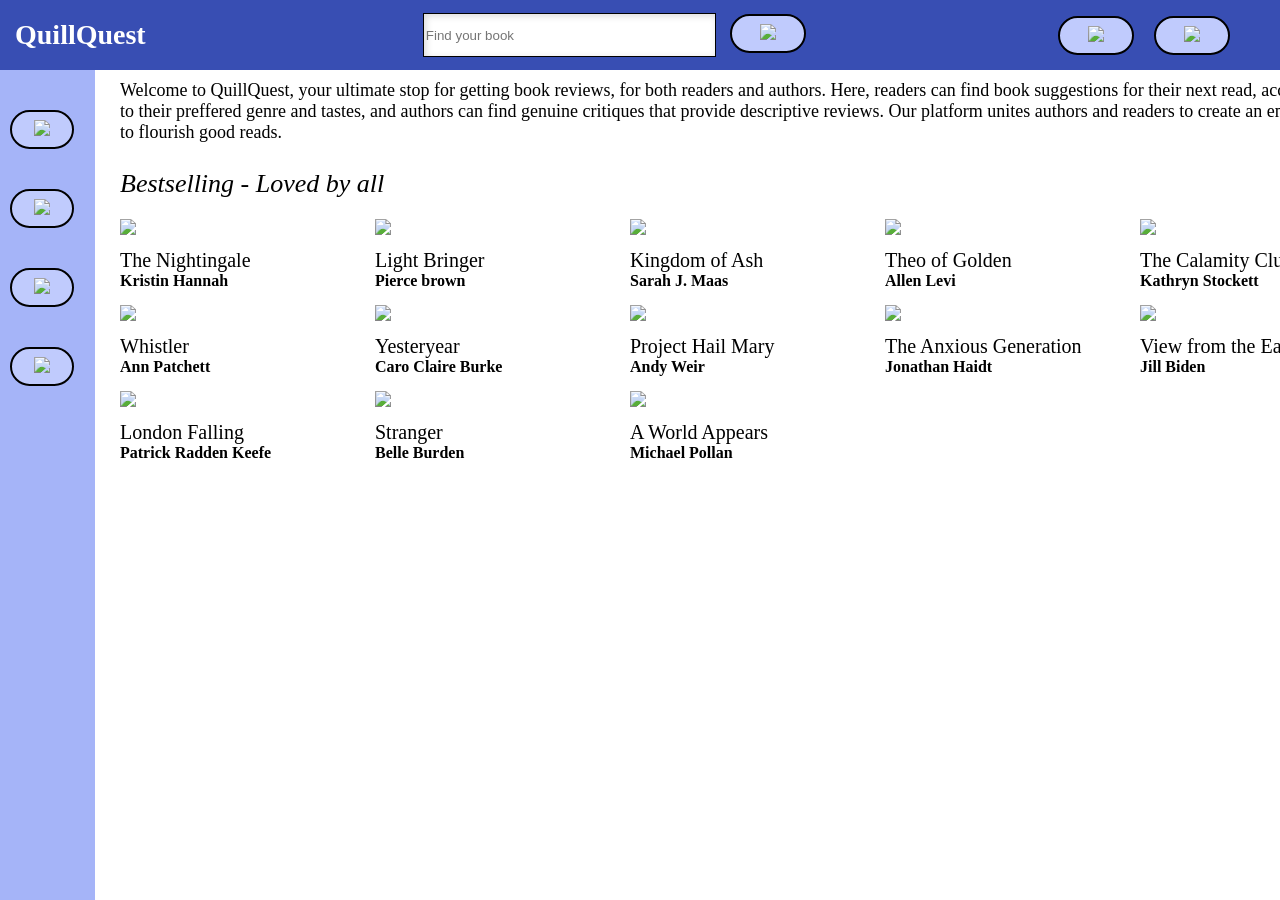
==== index.html @ ca11e5da "Rename QuillQuest.html to index.html" ====
<!DOCTYPE html>
<html>

<head>
  <title>QuillQuest-Your reading advisor</title>
  <link rel="stylesheet" href="quillquest.css">
</head>

<body>
  <div class="header">
    <div>
      <p class="name">QuillQuest</p>
    </div>
    <div class="searchbooks">
      <input class="search" type="text" placeholder="Find your book">
      <button class="voicesearch">
        <img src="icons/voice-microphone-svgrepo-com.svg" class="mic">
      </button>
    </div>
    <div class="accessibility">
      <button class="wishlist">
        <img src="icons/heart-svgrepo-com.svg" class="wished">
      </button>
      <button class="reviewed">
        <img src="icons/review-screen-svgrepo-com.svg" class="review">
      </button>
    </div>
  </div>
  <div class="sidebar">
    <div>
      <button class="buttons">
        <img src="icons/create-svgrepo-com.svg" class="writeReview">
      </button>
    </div>
    <div>
      <button class="buttons">
        <img src="icons/user-friends-svgrepo-com.svg" class="user">
      </button>
    </div>
    <div>
      <button class="buttons">
        <img src="icons/share-svgrepo-com.svg" class="share">
      </button>
    </div>
    <div>
      <button class="buttons">
        <img src="icons/settings-svgrepo-com.svg" class="settings">
      </button>
    </div>
  </div>
  <p class="intro">Welcome to QuillQuest, your ultimate stop for getting book reviews, for both readers and authors.
    Here, readers can find book suggestions for their next read, according <br> to their preffered genre and tastes, and
    authors can find genuine critiques that provide descriptive reviews. Our platform unites authors and readers to
    create an environment <br> to flourish good reads.</p>

  <p class="h1">Bestselling - Loved by all</p>
  <div class="listgrid">
    <div id="openbookpage1" style="cursor: pointer;">
      <img class="cover" src="bookcovers/t1.jpg">
      <text class="bookname">The Nightingale</text>
      <text class="authorname">Kristin Hannah</text>
    </div>
    <div id="openbookpage2" style="cursor: pointer;">
      <img class="cover" src="bookcovers/t2.jpg">
      <text class="bookname">Light Bringer</text>
      <text class="authorname">Pierce brown</text>
    </div>
    <div>
      <img class="cover" src="bookcovers/t3.jpg">
      <text class="bookname">Kingdom of Ash</text>
      <text class="authorname">Sarah J. Maas</text>
    </div>
    <div>
      <img class="cover" src="bookcovers/t4.jpg">
      <text class="bookname">Theo of Golden</text>
      <text class="authorname">Allen Levi</text>
    </div>
    <div>
      <img class="cover" src="bookcovers/t5.jpg">
      <text class="bookname">The Calamity Club</text>
      <text class="authorname">Kathryn Stockett</text>
    </div>
    <div>
      <img class="cover" src="bookcovers/t6.jpg">
      <text class="bookname">Whistler</text>
      <text class="authorname">Ann Patchett</text>
    </div>
    <div>
      <img class="cover" src="bookcovers/t7.jpg">
      <text class="bookname">Yesteryear</text>
      <text class="authorname">Caro Claire Burke</text>
    </div>
    <div>
      <img class="cover" src="bookcovers/t8.jpg">
      <text class="bookname">Project Hail Mary</text>
      <text class="authorname">Andy Weir</text>
    </div>
    <div>
      <img class="cover" src="bookcovers/t9.jpg">
      <text class="bookname">The Anxious Generation</text>
      <text class="authorname">Jonathan Haidt</text>
    </div>
    <div>
      <img class="cover" src="bookcovers/t10.jpg">
      <text class="bookname">View from the East Wing</text>
      <text class="authorname">Jill Biden</text>
    </div>
    <div>
      <img class="cover" src="bookcovers/t11.jpg">
      <text class="bookname">London Falling</text>
      <text class="authorname">Patrick Radden Keefe</text>
    </div>
    <div>
      <img class="cover" src="bookcovers/t12.jpg">
      <text class="bookname">Stranger</text>
      <text class="authorname">Belle Burden</text>
    </div>
    <div>
      <img class="cover" src="bookcovers/t13.jpg">
      <text class="bookname">A World Appears</text>
      <text class="authorname">Michael Pollan</text>
    </div>
  </div>
  <script>
    document.getElementById("openbookpage1").addEventListener("click", () => { window.location.href = "theNightingale-quillquest.html" });

    document.getElementById("openbookpage2").addEventListener("click", () => { window.location.href = "lightBringer-quillquest.html" });
  </script>
</body>

</html>
---- quillquest.css ----
body {
  margin: 0;
  margin-top: 80px;
  margin-left: 120px;
}

.name {
  font-size: 28px;
  font-weight: bold;
  margin: 15px;
  color: white;
}

.header {
  position: fixed;
  top: 0;
  right: 0;
  left: 0;
  height: 70px;
  background-color: rgb(56, 78, 179);
  display: flex;
  flex-direction: horizontal;
  justify-content: space-between;
  align-items: center;
}

.sidebar {
  position: fixed;
  top: 70px;
  left: 0;
  width: 95px;
  bottom: 0;
  background-color: rgb(165, 180, 248);
  justify-content: space-between;
}

.h1 {
  font-style: italic;
  font-size: 26px;
  margin-bottom: 20px;
  font-family: 'Times New Roman', Times, serif;
}

.cover {
  width: 200px;
  margin-right: 40px;
  margin-bottom: 10px;
}

.search {
  margin: 10px;
  height: 40px;
  margin-left: 1flex;
  padding-right: 120px;
  box-shadow: inset 2px 2px 7px rgba(0, 0, 0, 0.15);
  border-style: solid;
  border-width: 1px;
  border-color: rgb(0, 0, 0);
}

.listgrid {
  display: grid;
  grid-template-columns: 255px 255px 255px 255px 255px;
}

.intro {
  font-size: 18px;
  white-space: nowrap;
}

.bookname {
  display: block;
  font-size: 20px;
}

.authorname {
  font-size: 16px;
  font-weight: bold;
  display: block;
  margin-bottom: 15px;
}

.wishlist,
.voicesearch,
.reviewed {
  padding: 8px;
  border-radius: 20px;
  border-style: solid;
  border-width: 2px;
  border-color: rgb(0, 0, 0);
  background-color: rgb(192, 203, 253);
}

.mic,
.review,
.wished {
  height: 20px;
  padding-left: 20px;
  padding-right: 20px;
}

.reviewed {
  margin-right: 50px;
}

.wishlist {
  margin-right: 16px;
}

.buttons {
  padding: 8px;
  border-radius: 20px;
  border-style: solid;
  border-width: 2px;
  border-color: rgb(0, 0, 0);
  background-color: rgb(192, 203, 253);
  margin-top: 40px;
  margin-left: 10px;
}

.writeReview,
.user,
.share,
.settings {
  height: 24px;
  padding-left: 14px;
  padding-right: 14px;
}
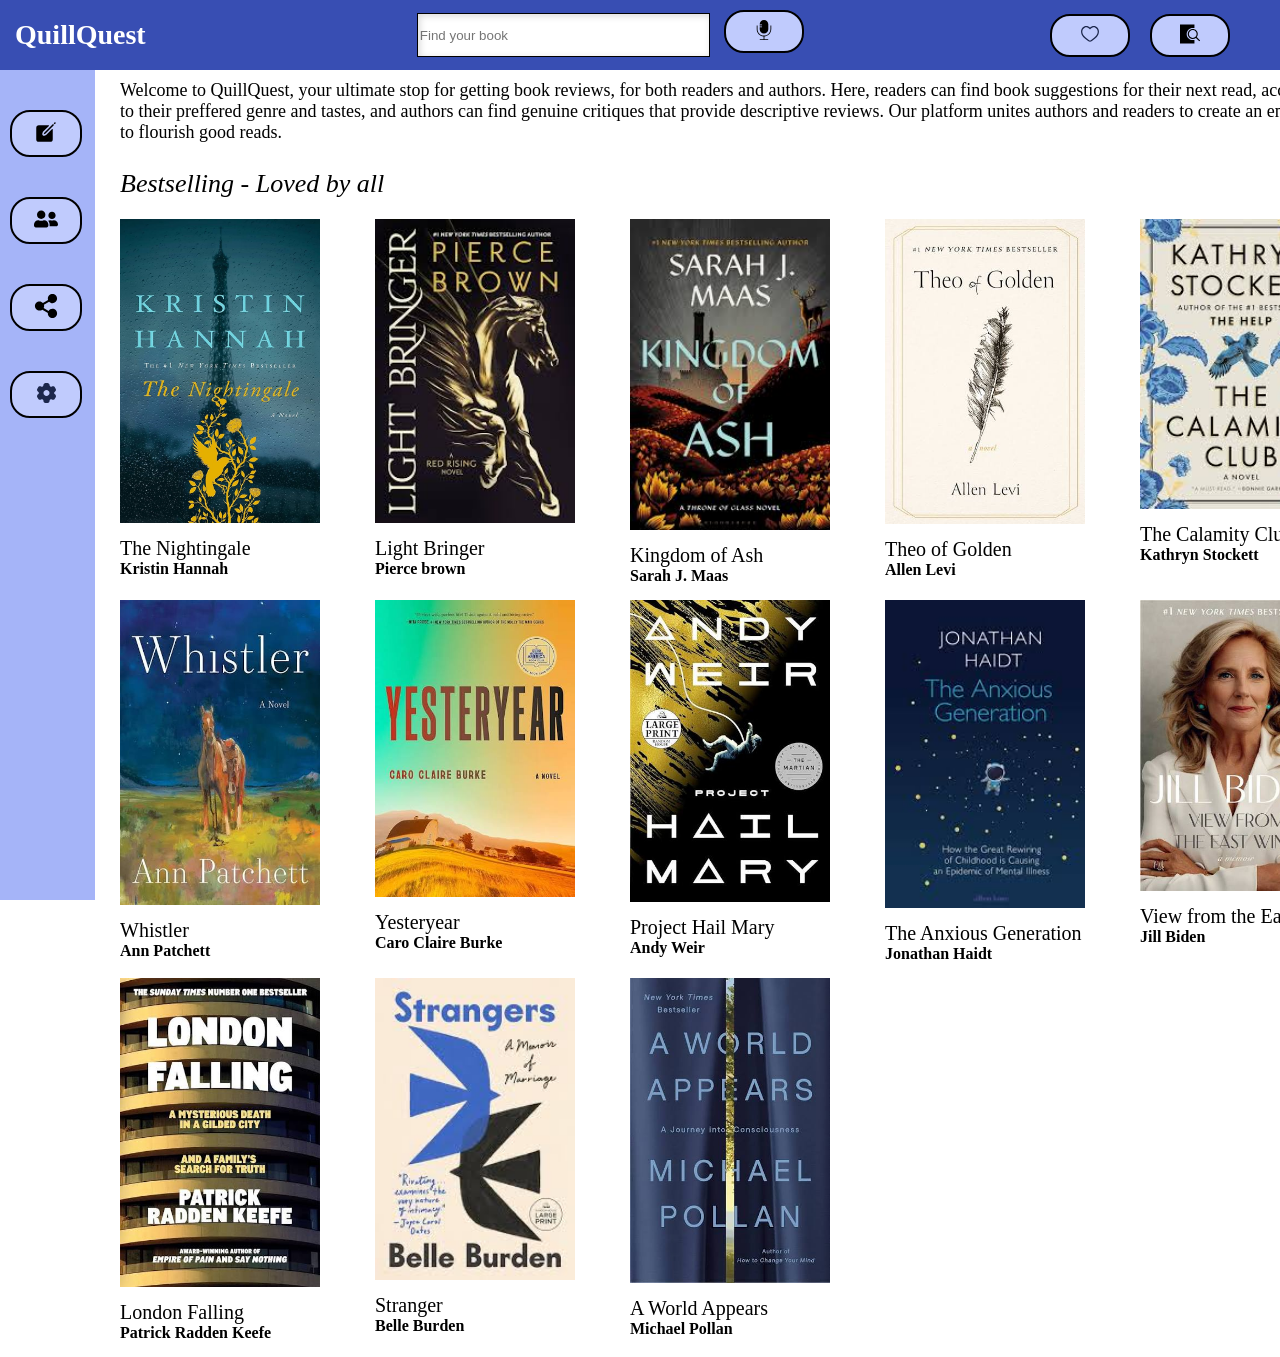
==== commit 9dded6c0: "Update index.html" ====
--- a/index.html
+++ b/index.html
@@ -14,37 +14,37 @@
     <div class="searchbooks">
       <input class="search" type="text" placeholder="Find your book">
       <button class="voicesearch">
-        <img src="icons/voice-microphone-svgrepo-com.svg" class="mic">
+        <img src="voice-microphone-svgrepo-com.svg" class="mic">
       </button>
     </div>
     <div class="accessibility">
       <button class="wishlist">
-        <img src="icons/heart-svgrepo-com.svg" class="wished">
+        <img src="heart-svgrepo-com.svg" class="wished">
       </button>
       <button class="reviewed">
-        <img src="icons/review-screen-svgrepo-com.svg" class="review">
+        <img src="review-screen-svgrepo-com.svg" class="review">
       </button>
     </div>
   </div>
   <div class="sidebar">
     <div>
       <button class="buttons">
-        <img src="icons/create-svgrepo-com.svg" class="writeReview">
+        <img src="create-svgrepo-com.svg" class="writeReview">
       </button>
     </div>
     <div>
       <button class="buttons">
-        <img src="icons/user-friends-svgrepo-com.svg" class="user">
+        <img src="user-friends-svgrepo-com.svg" class="user">
       </button>
     </div>
     <div>
       <button class="buttons">
-        <img src="icons/share-svgrepo-com.svg" class="share">
+        <img src="share-svgrepo-com.svg" class="share">
       </button>
     </div>
     <div>
       <button class="buttons">
-        <img src="icons/settings-svgrepo-com.svg" class="settings">
+        <img src="settings-svgrepo-com.svg" class="settings">
       </button>
     </div>
   </div>
@@ -56,67 +56,67 @@
   <p class="h1">Bestselling - Loved by all</p>
   <div class="listgrid">
     <div id="openbookpage1" style="cursor: pointer;">
-      <img class="cover" src="bookcovers/t1.jpg">
+      <img class="cover" src="t1.jpg">
       <text class="bookname">The Nightingale</text>
       <text class="authorname">Kristin Hannah</text>
     </div>
     <div id="openbookpage2" style="cursor: pointer;">
-      <img class="cover" src="bookcovers/t2.jpg">
+      <img class="cover" src="t2.jpg">
       <text class="bookname">Light Bringer</text>
       <text class="authorname">Pierce brown</text>
     </div>
     <div>
-      <img class="cover" src="bookcovers/t3.jpg">
+      <img class="cover" src="t3.jpg">
       <text class="bookname">Kingdom of Ash</text>
       <text class="authorname">Sarah J. Maas</text>
     </div>
     <div>
-      <img class="cover" src="bookcovers/t4.jpg">
+      <img class="cover" src="t4.jpg">
       <text class="bookname">Theo of Golden</text>
       <text class="authorname">Allen Levi</text>
     </div>
     <div>
-      <img class="cover" src="bookcovers/t5.jpg">
+      <img class="cover" src="t5.jpg">
       <text class="bookname">The Calamity Club</text>
       <text class="authorname">Kathryn Stockett</text>
     </div>
     <div>
-      <img class="cover" src="bookcovers/t6.jpg">
+      <img class="cover" src="t6.jpg">
       <text class="bookname">Whistler</text>
       <text class="authorname">Ann Patchett</text>
     </div>
     <div>
-      <img class="cover" src="bookcovers/t7.jpg">
+      <img class="cover" src="t7.jpg">
       <text class="bookname">Yesteryear</text>
       <text class="authorname">Caro Claire Burke</text>
     </div>
     <div>
-      <img class="cover" src="bookcovers/t8.jpg">
+      <img class="cover" src="t8.jpg">
       <text class="bookname">Project Hail Mary</text>
       <text class="authorname">Andy Weir</text>
     </div>
     <div>
-      <img class="cover" src="bookcovers/t9.jpg">
+      <img class="cover" src="t9.jpg">
       <text class="bookname">The Anxious Generation</text>
       <text class="authorname">Jonathan Haidt</text>
     </div>
     <div>
-      <img class="cover" src="bookcovers/t10.jpg">
+      <img class="cover" src="t10.jpg">
       <text class="bookname">View from the East Wing</text>
       <text class="authorname">Jill Biden</text>
     </div>
     <div>
-      <img class="cover" src="bookcovers/t11.jpg">
+      <img class="cover" src="t11.jpg">
       <text class="bookname">London Falling</text>
       <text class="authorname">Patrick Radden Keefe</text>
     </div>
     <div>
-      <img class="cover" src="bookcovers/t12.jpg">
+      <img class="cover" src="t12.jpg">
       <text class="bookname">Stranger</text>
       <text class="authorname">Belle Burden</text>
     </div>
     <div>
-      <img class="cover" src="bookcovers/t13.jpg">
+      <img class="cover" src="t13.jpg">
       <text class="bookname">A World Appears</text>
       <text class="authorname">Michael Pollan</text>
     </div>
